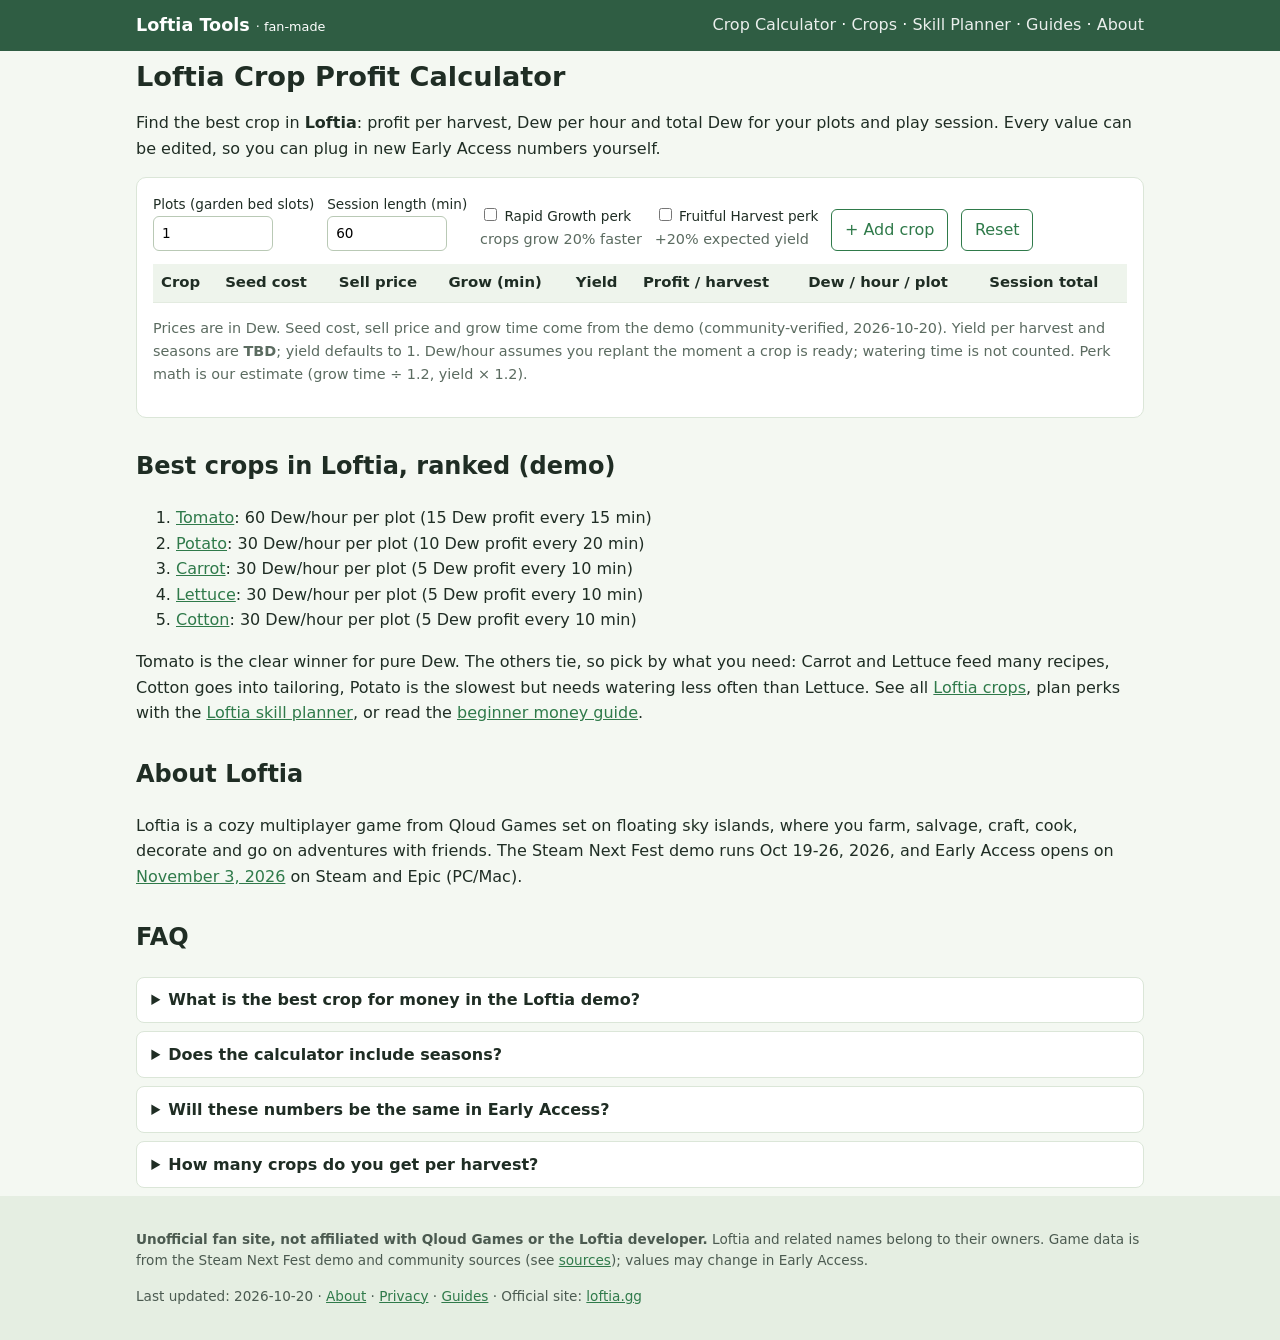
==== index.html @ ab43f019 "Initial Loftia tools site" ====
<!doctype html><html lang="en"><head><meta charset="utf-8"><meta name="viewport" content="width=device-width,initial-scale=1">
<title>Loftia Crop Profit Calculator: Best Crops &amp; Dew per Hour</title><meta name="description" content="Free Loftia crop calculator: compare profit per harvest, Dew per hour and session totals for Tomato, Potato, Carrot, Lettuce and Cotton. Editable, with skill perks."><link rel="canonical" href="https://wenming.space/loftia-tools/">
<meta property="og:type" content="website"><meta property="og:title" content="Loftia Crop Profit Calculator: Best Crops &amp; Dew per Hour"><meta property="og:description" content="Free Loftia crop calculator: compare profit per harvest, Dew per hour and session totals for Tomato, Potato, Carrot, Lettuce and Cotton. Editable, with skill perks."><meta property="og:url" content="https://wenming.space/loftia-tools/"><meta property="og:site_name" content="Loftia Tools (fan-made)"><meta name="twitter:card" content="summary">
<link rel="icon" href="data:image/svg+xml,%3Csvg xmlns='http://www.w3.org/2000/svg' viewBox='0 0 16 16'%3E%3Ccircle cx='8' cy='8' r='7' fill='%232f7a4a'/%3E%3C/svg%3E">
<link rel="stylesheet" href="assets/style.css"><script type="application/ld+json">{"@context": "https://schema.org", "@type": "WebApplication", "name": "Loftia Crop Profit Calculator", "url": "https://wenming.space/loftia-tools/", "applicationCategory": "GameApplication", "operatingSystem": "Any (web browser)", "offers": {"@type": "Offer", "price": "0", "priceCurrency": "USD"}, "description": "Free fan-made calculator for crop profit and Dew per hour in Loftia."}</script><script type="application/ld+json">{"@context": "https://schema.org", "@type": "FAQPage", "mainEntity": [{"@type": "Question", "name": "What is the best crop for money in the Loftia demo?", "acceptedAnswer": {"@type": "Answer", "text": "Based on demo values, Tomato gives the most Dew per hour from a single plot: it sells for 30 Dew, its seed costs 15 Dew and it grows in 15 minutes, so about 60 Dew per hour if you replant right away. The other four demo crops each come out around 30 Dew per hour."}}, {"@type": "Question", "name": "Does the calculator include seasons?", "acceptedAnswer": {"@type": "Answer", "text": "Not yet. No season rules for crops have been confirmed in the demo, so seasons are listed as TBD. You can edit any value in the table."}}, {"@type": "Question", "name": "Will these numbers be the same in Early Access?", "acceptedAnswer": {"@type": "Answer", "text": "Not guaranteed. The data was recorded from the Steam Next Fest demo (Oct 19-26, 2026). Early Access starts November 3, 2026, and we will update the table after launch."}}, {"@type": "Question", "name": "How many crops do you get per harvest?", "acceptedAnswer": {"@type": "Answer", "text": "This is not confirmed by our sources, so the calculator defaults to 1 per harvest. Change the Yield column if you see a different number in game."}}]}</script></head><body><header><div class="w"><a class="brand" href="./">Loftia Tools <span style="font-weight:400;font-size:.8rem">· fan-made</span></a><nav><a href="./">Crop Calculator</a> · <a href="crops/">Crops</a> · <a href="skill-planner/">Skill Planner</a> · <a href="guides/">Guides</a> · <a href="about/">About</a></nav></div></header>
<main class="w"><h1>Loftia Crop Profit Calculator</h1><p>Find the best crop in <b>Loftia</b>: profit per harvest, Dew per hour and total Dew for your plots and play session. Every value can be edited, so you can plug in new Early Access numbers yourself.</p>
<div class="card"><div class="ctl"><label>Plots (garden bed slots)<input id="plots" type="number" min="1" value="1"></label><label>Session length (min)<input id="mins" type="number" min="1" value="60"></label>
<label><span><input id="rapid" type="checkbox"> Rapid Growth perk</span><span class="muted">crops grow 20% faster</span></label><label><span><input id="fruit" type="checkbox"> Fruitful Harvest perk</span><span class="muted">+20% expected yield</span></label>
<button class="btn alt" id="addc" type="button">+ Add crop</button><button class="btn alt" id="resetc" type="button">Reset</button></div>
<p id="bestout" style="font-weight:600;margin:.8rem 0 .3rem"></p><div class="tbl"><table><thead><tr><th>Crop</th><th>Seed cost</th><th>Sell price</th><th>Grow (min)</th><th>Yield</th><th>Profit / harvest</th><th>Dew / hour / plot</th><th>Session total</th></tr></thead><tbody id="cbody"></tbody></table></div>
<p class="muted">Prices are in Dew. Seed cost, sell price and grow time come from the demo (community-verified, 2026-10-20). Yield per harvest and seasons are <b>TBD</b>; yield defaults to 1. Dew/hour assumes you replant the moment a crop is ready; watering time is not counted. Perk math is our estimate (grow time ÷ 1.2, yield × 1.2).</p></div>
<h2>Best crops in Loftia, ranked (demo)</h2><ol><li><a href="crops/tomato/">Tomato</a>: 60 Dew/hour per plot (15 Dew profit every 15 min)</li><li><a href="crops/potato/">Potato</a>: 30 Dew/hour per plot (10 Dew profit every 20 min)</li><li><a href="crops/carrot/">Carrot</a>: 30 Dew/hour per plot (5 Dew profit every 10 min)</li><li><a href="crops/lettuce/">Lettuce</a>: 30 Dew/hour per plot (5 Dew profit every 10 min)</li><li><a href="crops/cotton/">Cotton</a>: 30 Dew/hour per plot (5 Dew profit every 10 min)</li></ol>
<p>Tomato is the clear winner for pure Dew. The others tie, so pick by what you need: Carrot and Lettuce feed many recipes, Cotton goes into tailoring, Potato is the slowest but needs watering less often than Lettuce. See all <a href="crops/">Loftia crops</a>, plan perks with the <a href="skill-planner/">Loftia skill planner</a>, or read the <a href="guides/money/">beginner money guide</a>.</p>
<h2>About Loftia</h2><p>Loftia is a cozy multiplayer game from Qloud Games set on floating sky islands, where you farm, salvage, craft, cook, decorate and go on adventures with friends. The Steam Next Fest demo runs Oct 19-26, 2026, and Early Access opens on <a href="guides/release-date/">November 3, 2026</a> on Steam and Epic (PC/Mac).</p>
<h2>FAQ</h2><details><summary>What is the best crop for money in the Loftia demo?</summary><p>Based on demo values, Tomato gives the most Dew per hour from a single plot: it sells for 30 Dew, its seed costs 15 Dew and it grows in 15 minutes, so about 60 Dew per hour if you replant right away. The other four demo crops each come out around 30 Dew per hour.</p></details><details><summary>Does the calculator include seasons?</summary><p>Not yet. No season rules for crops have been confirmed in the demo, so seasons are listed as TBD. You can edit any value in the table.</p></details><details><summary>Will these numbers be the same in Early Access?</summary><p>Not guaranteed. The data was recorded from the Steam Next Fest demo (Oct 19-26, 2026). Early Access starts November 3, 2026, and we will update the table after launch.</p></details><details><summary>How many crops do you get per harvest?</summary><p>This is not confirmed by our sources, so the calculator defaults to 1 per harvest. Change the Yield column if you see a different number in game.</p></details><div class="ad-slot" aria-hidden="true"></div></main>
<footer><div class="w"><p><b>Unofficial fan site, not affiliated with Qloud Games or the Loftia developer.</b> Loftia and related names belong to their owners. Game data is from the Steam Next Fest demo and community sources (see <a href="about/#sources">sources</a>); values may change in Early Access.</p>
<p>Last updated: 2026-10-20 · <a href="about/">About</a> · <a href="privacy/">Privacy</a> · <a href="guides/">Guides</a> · Official site: <a href="https://loftia.gg/" rel="nofollow">loftia.gg</a></p></div></footer><script>window.CROPS=[{"slug": "tomato", "name": "Tomato", "seed": 15, "sell": 30, "grow": 15, "yield": null}, {"slug": "potato", "name": "Potato", "seed": 15, "sell": 25, "grow": 20, "yield": null}, {"slug": "carrot", "name": "Carrot", "seed": 10, "sell": 15, "grow": 10, "yield": null}, {"slug": "lettuce", "name": "Lettuce", "seed": 5, "sell": 10, "grow": 10, "yield": null}, {"slug": "cotton", "name": "Cotton", "seed": 5, "sell": 10, "grow": 10, "yield": null}];var ="";</script><script src="assets/calc.js"></script></body></html>
---- assets/style.css ----
*{box-sizing:border-box}body{margin:0;font:16px/1.6 system-ui,-apple-system,Segoe UI,Roboto,sans-serif;color:#1f2d24;background:#f4f8f2}
a{color:#2f7a4a}header{background:#2f5d43;color:#fff}header .w{display:flex;flex-wrap:wrap;align-items:center;gap:.4rem 1.2rem;padding:.7rem 1rem}
header a{color:#fff;text-decoration:none}.brand{font-weight:700;font-size:1.1rem;margin-right:auto}nav a{opacity:.9}nav a:hover{opacity:1;text-decoration:underline}
.w{max-width:1040px;margin:0 auto;padding:0 1rem}main{padding:1rem 0 2rem}h1{font-size:1.7rem;line-height:1.25;margin:.6rem 0}h2{margin-top:1.8rem}
.card{background:#fff;border:1px solid #dbe6d8;border-radius:10px;padding:1rem;margin:1rem 0}.muted{color:#5b6b60;font-size:.9rem}
.ctl{display:flex;flex-wrap:wrap;gap:.8rem;align-items:end}.ctl label{display:flex;flex-direction:column;font-size:.85rem}
input,select{font:inherit;padding:.35rem .5rem;border:1px solid #b9c9b5;border-radius:6px;max-width:7.5rem;background:#fff}
.tbl{overflow-x:auto}table{border-collapse:collapse;width:100%;font-size:.93rem}th,td{padding:.45rem .5rem;border-bottom:1px solid #e3ebe0;text-align:left;white-space:nowrap}
th{background:#eef4ec}td input{max-width:4.6rem}.best{background:#fff8d6}.tag{font-size:.72rem;padding:.05rem .35rem;border-radius:4px;background:#dcefdc;color:#235c34}.tbd{background:#f3e1d6;color:#7a3d1c}
.btn{background:#2f7a4a;color:#fff;border:0;border-radius:6px;padding:.45rem .8rem;font:inherit;cursor:pointer}.btn.alt{background:#fff;color:#2f7a4a;border:1px solid #2f7a4a}
footer{background:#e5eee2;padding:1.2rem 0;font-size:.85rem;color:#4b5a50}.ad-slot{display:none}
.grid{display:grid;grid-template-columns:repeat(auto-fill,minmax(230px,1fr));gap:.8rem}.perk{display:flex;gap:.5rem;align-items:flex-start;padding:.35rem 0;border-bottom:1px dashed #e3ebe0}
.perk input{margin-top:.35rem}.sum{position:sticky;top:0;background:#fffbe9;border:1px solid #eadc9a;border-radius:8px;padding:.6rem .8rem;z-index:2}
details{background:#fff;border:1px solid #dbe6d8;border-radius:8px;padding:.6rem .9rem;margin:.5rem 0}summary{font-weight:600;cursor:pointer}
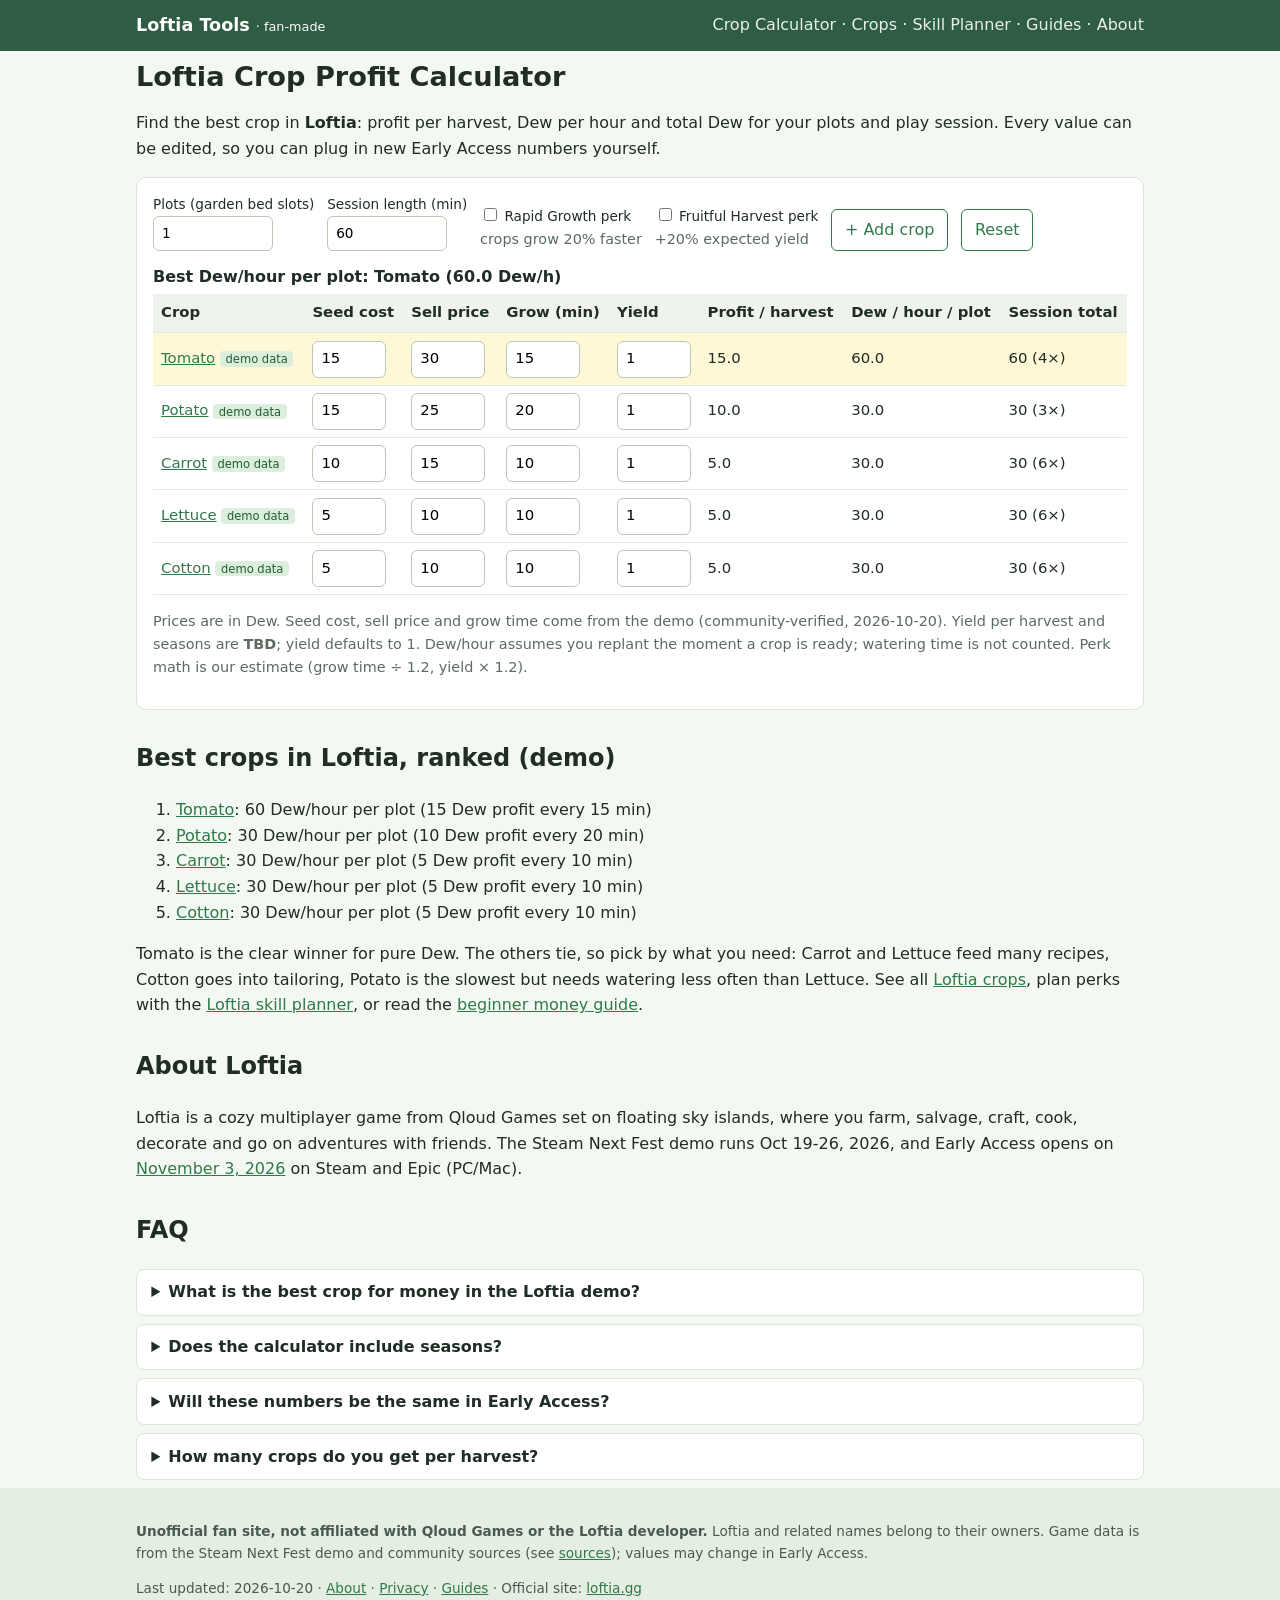
==== commit f9470645: "Fix calculator init" ====
--- a/index.html
+++ b/index.html
@@ -14,4 +14,4 @@
 <h2>About Loftia</h2><p>Loftia is a cozy multiplayer game from Qloud Games set on floating sky islands, where you farm, salvage, craft, cook, decorate and go on adventures with friends. The Steam Next Fest demo runs Oct 19-26, 2026, and Early Access opens on <a href="guides/release-date/">November 3, 2026</a> on Steam and Epic (PC/Mac).</p>
 <h2>FAQ</h2><details><summary>What is the best crop for money in the Loftia demo?</summary><p>Based on demo values, Tomato gives the most Dew per hour from a single plot: it sells for 30 Dew, its seed costs 15 Dew and it grows in 15 minutes, so about 60 Dew per hour if you replant right away. The other four demo crops each come out around 30 Dew per hour.</p></details><details><summary>Does the calculator include seasons?</summary><p>Not yet. No season rules for crops have been confirmed in the demo, so seasons are listed as TBD. You can edit any value in the table.</p></details><details><summary>Will these numbers be the same in Early Access?</summary><p>Not guaranteed. The data was recorded from the Steam Next Fest demo (Oct 19-26, 2026). Early Access starts November 3, 2026, and we will update the table after launch.</p></details><details><summary>How many crops do you get per harvest?</summary><p>This is not confirmed by our sources, so the calculator defaults to 1 per harvest. Change the Yield column if you see a different number in game.</p></details><div class="ad-slot" aria-hidden="true"></div></main>
 <footer><div class="w"><p><b>Unofficial fan site, not affiliated with Qloud Games or the Loftia developer.</b> Loftia and related names belong to their owners. Game data is from the Steam Next Fest demo and community sources (see <a href="about/#sources">sources</a>); values may change in Early Access.</p>
-<p>Last updated: 2026-10-20 · <a href="about/">About</a> · <a href="privacy/">Privacy</a> · <a href="guides/">Guides</a> · Official site: <a href="https://loftia.gg/" rel="nofollow">loftia.gg</a></p></div></footer><script>window.CROPS=[{"slug": "tomato", "name": "Tomato", "seed": 15, "sell": 30, "grow": 15, "yield": null}, {"slug": "potato", "name": "Potato", "seed": 15, "sell": 25, "grow": 20, "yield": null}, {"slug": "carrot", "name": "Carrot", "seed": 10, "sell": 15, "grow": 10, "yield": null}, {"slug": "lettuce", "name": "Lettuce", "seed": 5, "sell": 10, "grow": 10, "yield": null}, {"slug": "cotton", "name": "Cotton", "seed": 5, "sell": 10, "grow": 10, "yield": null}];var ="";</script><script src="assets/calc.js"></script></body></html>+<p>Last updated: 2026-10-20 · <a href="about/">About</a> · <a href="privacy/">Privacy</a> · <a href="guides/">Guides</a> · Official site: <a href="https://loftia.gg/" rel="nofollow">loftia.gg</a></p></div></footer><script>window.CROPS=[{"slug": "tomato", "name": "Tomato", "seed": 15, "sell": 30, "grow": 15, "yield": null}, {"slug": "potato", "name": "Potato", "seed": 15, "sell": 25, "grow": 20, "yield": null}, {"slug": "carrot", "name": "Carrot", "seed": 10, "sell": 15, "grow": 10, "yield": null}, {"slug": "lettuce", "name": "Lettuce", "seed": 5, "sell": 10, "grow": 10, "yield": null}, {"slug": "cotton", "name": "Cotton", "seed": 5, "sell": 10, "grow": 10, "yield": null}];window.ROOT="";</script><script src="assets/calc.js"></script></body></html>
